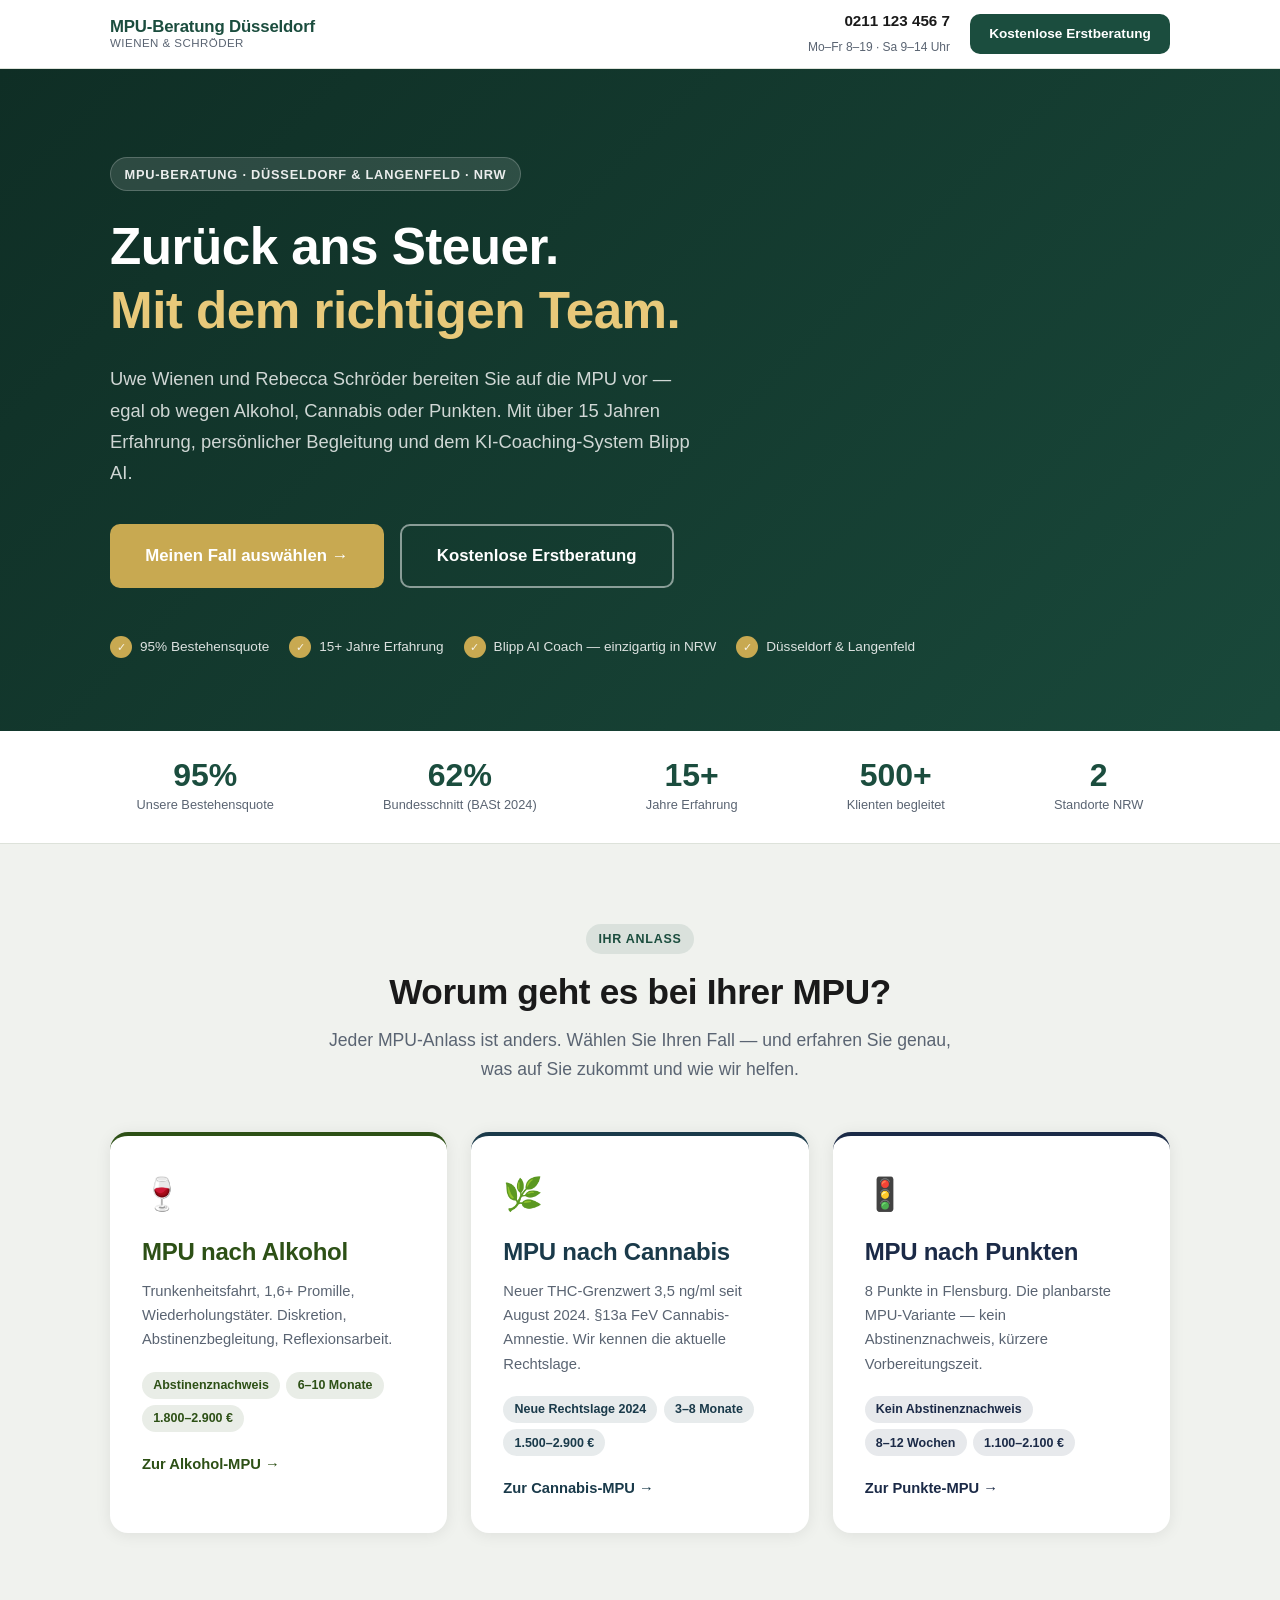
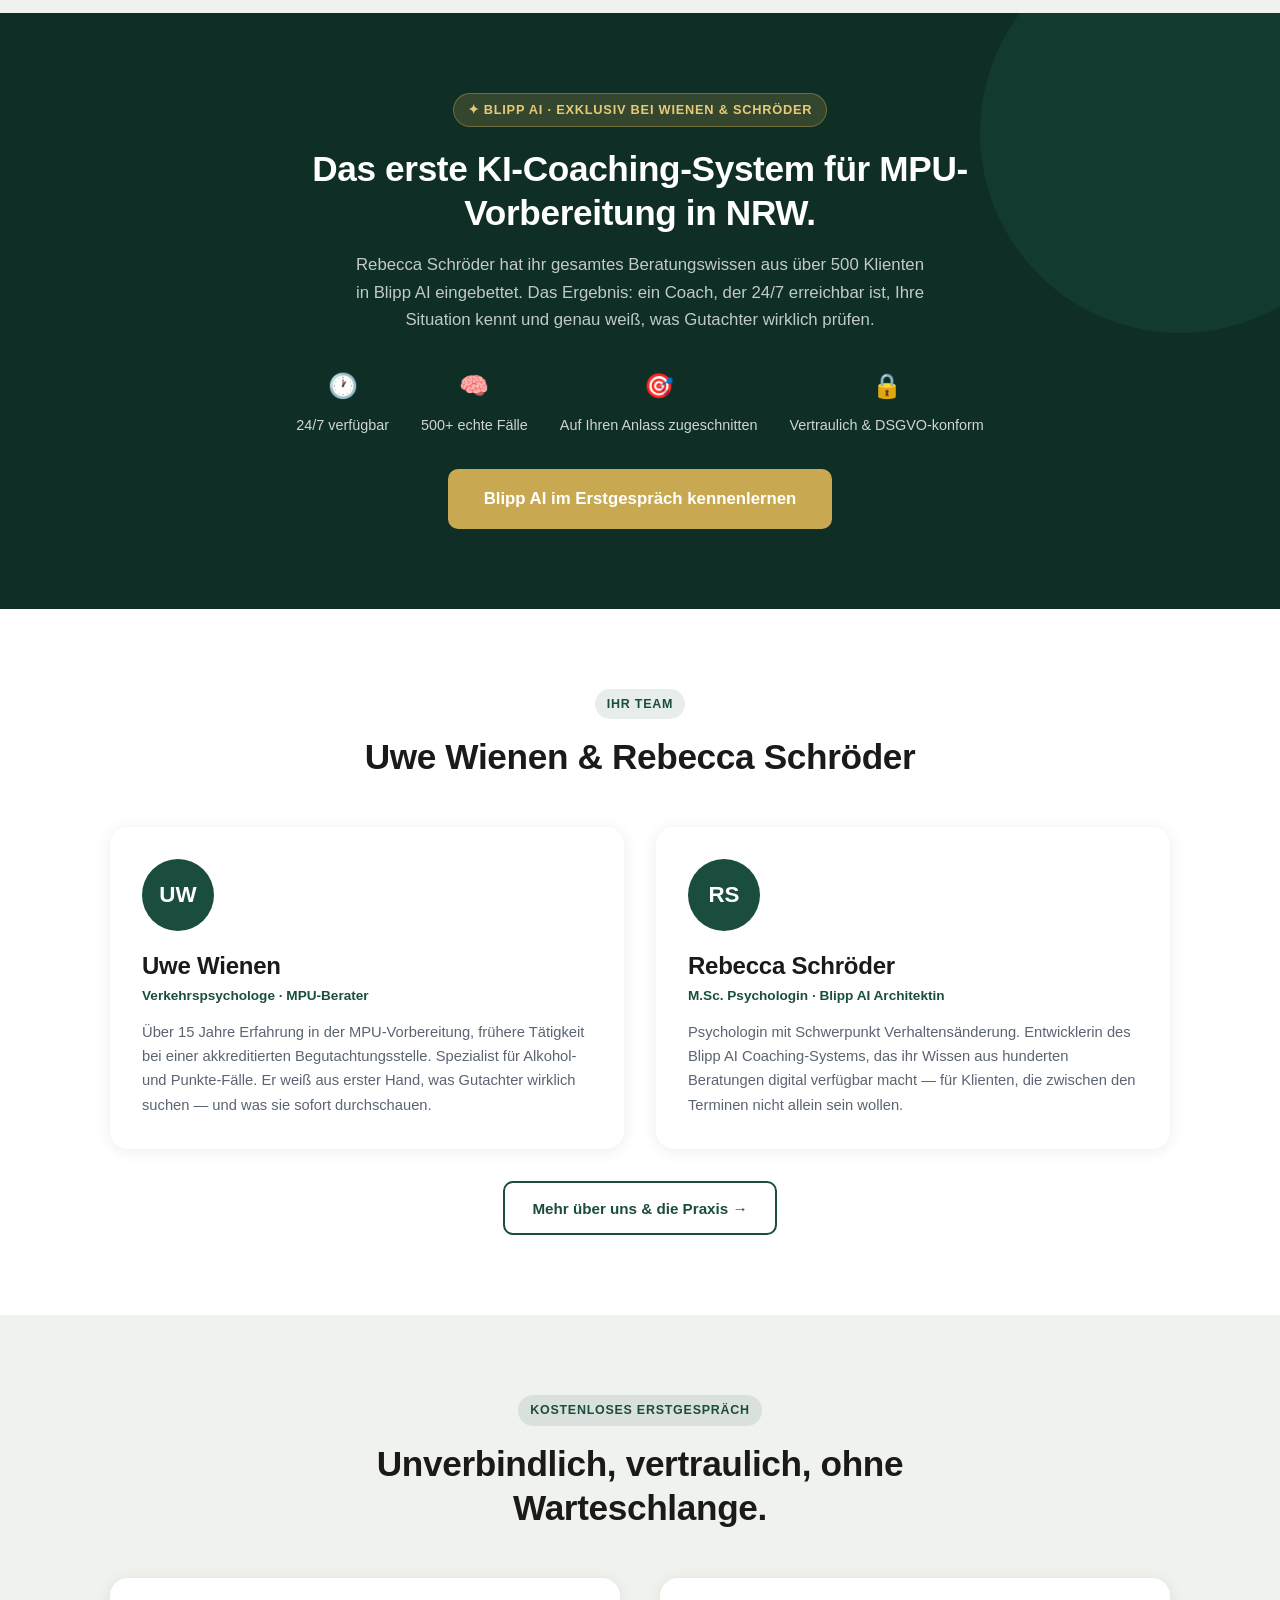
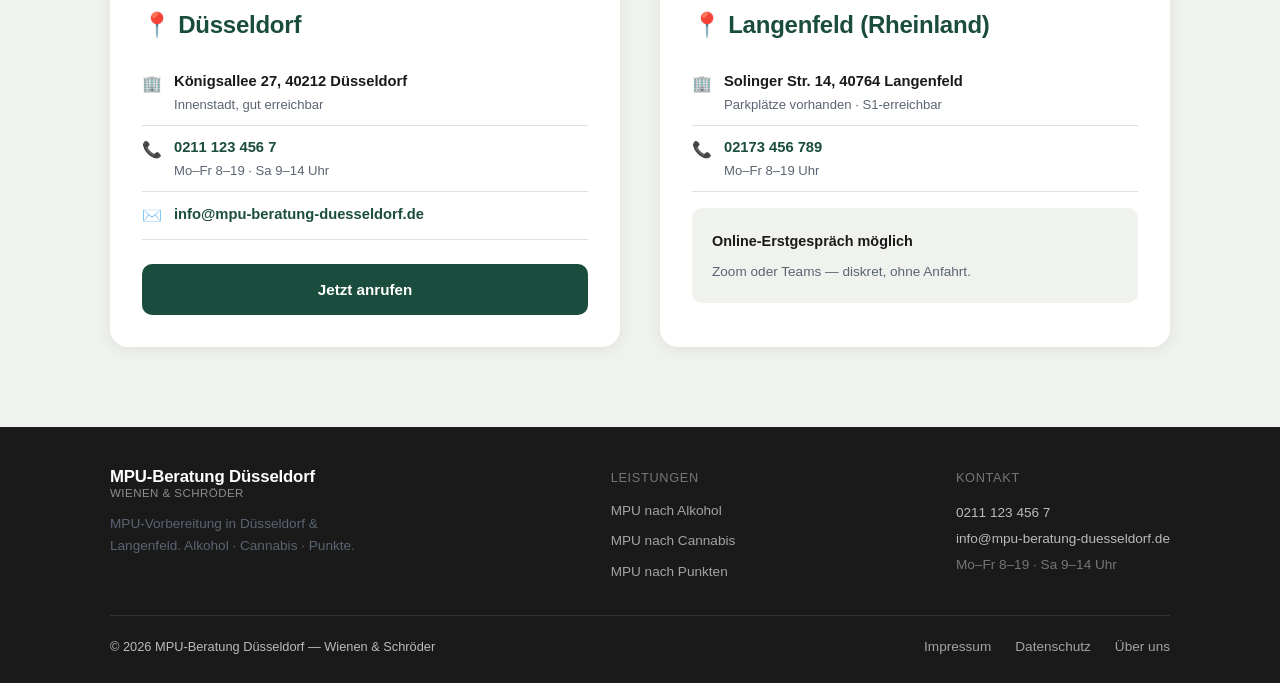
==== index.html @ ca515d71 "Initial: MPU-Beratung Düsseldorf — 3 ICP-Varianten + Grounding + Legal" ====
<!DOCTYPE html>
<html lang="de">
<head>
  <meta charset="UTF-8" />
  <meta name="viewport" content="width=device-width, initial-scale=1.0" />
  <title>MPU-Beratung Düsseldorf | Wienen & Schröder — 95% Bestehensquote</title>
  <meta name="description" content="Professionelle MPU-Vorbereitung in Düsseldorf & Langenfeld. Alkohol, Cannabis, Punkte. Uwe Wienen & Rebecca Schröder — mit KI-Coaching (Blipp AI). Kostenlose Erstberatung." />
  <link rel="canonical" href="https://sebagrub.github.io/mpu-pilot-static/" />
  <meta property="og:title" content="MPU-Beratung Düsseldorf — Wienen & Schröder" />
  <meta property="og:description" content="95% Bestehensquote. Alkohol-, Cannabis- und Punkte-MPU. Mit Blipp AI Coach — dem ersten KI-Coaching-System für MPU-Vorbereitung in NRW." />
  <meta property="og:type" content="website" />
  <meta property="og:locale" content="de_DE" />
  <meta name="robots" content="index, follow" />
  <link rel="stylesheet" href="assets/style.css" />
  <script type="application/ld+json">
  {
    "@context": "https://schema.org",
    "@type": "LocalBusiness",
    "name": "MPU-Beratung Düsseldorf — Wienen & Schröder",
    "description": "Professionelle MPU-Vorbereitung in Düsseldorf und Langenfeld. Spezialisiert auf Alkohol-, Cannabis- und Punkte-MPU mit KI-gestütztem Blipp AI Coach.",
    "url": "https://sebagrub.github.io/mpu-pilot-static/",
    "telephone": "+492111234567",
    "email": "info@mpu-beratung-duesseldorf.de",
    "address": { "@type": "PostalAddress", "streetAddress": "Königsallee 27", "addressLocality": "Düsseldorf", "postalCode": "40212", "addressCountry": "DE" },
    "areaServed": ["Düsseldorf","Langenfeld","Mettmann","Leverkusen","Köln","Neuss","Ratingen","Solingen","Wuppertal"],
    "employee": [
      { "@type": "Person", "name": "Uwe Wienen", "jobTitle": "Verkehrspsychologe & MPU-Berater" },
      { "@type": "Person", "name": "Rebecca Schröder", "jobTitle": "Psychologische Beraterin & Blipp AI Architektin" }
    ],
    "aggregateRating": { "@type": "AggregateRating", "ratingValue": "4.9", "reviewCount": "112", "bestRating": "5" }
  }
  </script>
</head>
<body>

<header class="site-header">
  <div class="container header-inner">
    <a href="index.html" class="logo" style="text-decoration:none">
      <span class="logo-name">MPU-Beratung Düsseldorf</span>
      <span class="logo-sub">Wienen &amp; Schröder</span>
    </a>
    <div class="header-right">
      <div style="text-align:right">
        <div class="header-phone"><a href="tel:+492111234567" style="color:inherit;text-decoration:none">0211 123 456 7</a></div>
        <span style="font-size:.75rem;color:var(--text-muted)">Mo–Fr 8–19 · Sa 9–14 Uhr</span>
      </div>
      <a href="#kontakt" class="btn btn-primary btn-sm">Kostenlose Erstberatung</a>
    </div>
  </div>
</header>

<!-- HERO -->
<section class="hero">
  <div class="container">
    <div class="hero-eyebrow">MPU-Beratung · Düsseldorf &amp; Langenfeld · NRW</div>
    <h1>Zurück ans Steuer.<br><em>Mit dem richtigen Team.</em></h1>
    <p class="hero-sub">Uwe Wienen und Rebecca Schröder bereiten Sie auf die MPU vor — egal ob wegen Alkohol, Cannabis oder Punkten. Mit über 15 Jahren Erfahrung, persönlicher Begleitung und dem KI-Coaching-System Blipp AI.</p>
    <div class="hero-ctas">
      <a href="#varianten" class="btn btn-accent btn-lg">Meinen Fall auswählen →</a>
      <a href="#kontakt" class="btn btn-outline-inv btn-lg">Kostenlose Erstberatung</a>
    </div>
    <div class="hero-badges">
      <div class="hero-badge"><div class="hero-badge-icon">✓</div> 95% Bestehensquote</div>
      <div class="hero-badge"><div class="hero-badge-icon">✓</div> 15+ Jahre Erfahrung</div>
      <div class="hero-badge"><div class="hero-badge-icon">✓</div> Blipp AI Coach — einzigartig in NRW</div>
      <div class="hero-badge"><div class="hero-badge-icon">✓</div> Düsseldorf &amp; Langenfeld</div>
    </div>
  </div>
</section>

<!-- STATS -->
<div class="stats-bar">
  <div class="container stats-inner">
    <div class="stat-item"><div class="stat-num">95%</div><div class="stat-label">Unsere Bestehensquote</div></div>
    <div class="stat-item"><div class="stat-num">62%</div><div class="stat-label">Bundesschnitt (BASt 2024)</div></div>
    <div class="stat-item"><div class="stat-num">15+</div><div class="stat-label">Jahre Erfahrung</div></div>
    <div class="stat-item"><div class="stat-num">500+</div><div class="stat-label">Klienten begleitet</div></div>
    <div class="stat-item"><div class="stat-num">2</div><div class="stat-label">Standorte NRW</div></div>
  </div>
</div>

<!-- VARIANTEN -->
<section class="section bg-surface2" id="varianten">
  <div class="container">
    <div class="section-header centered">
      <span class="eyebrow-label">Ihr Anlass</span>
      <h2>Worum geht es bei Ihrer MPU?</h2>
      <p class="lead">Jeder MPU-Anlass ist anders. Wählen Sie Ihren Fall — und erfahren Sie genau, was auf Sie zukommt und wie wir helfen.</p>
    </div>
    <div class="grid-3">

      <a href="alkohol.html" style="text-decoration:none">
        <div style="background:var(--surface);border-radius:var(--radius-lg);padding:2rem;box-shadow:var(--shadow);height:100%;border-top:4px solid #2D5016;transition:transform .2s,box-shadow .2s" onmouseover="this.style.transform='translateY(-4px)';this.style.boxShadow='0 12px 40px rgba(0,0,0,.15)'" onmouseout="this.style.transform='none';this.style.boxShadow='var(--shadow)'">
          <div style="font-size:2rem;margin-bottom:1rem">🍷</div>
          <h3 style="color:#2D5016;margin-bottom:.75rem">MPU nach Alkohol</h3>
          <p style="font-size:.92rem;margin-bottom:1.25rem">Trunkenheitsfahrt, 1,6+ Promille, Wiederholungstäter. Diskretion, Abstinenzbegleitung, Reflexionsarbeit.</p>
          <div style="display:flex;flex-wrap:wrap;gap:.4rem;margin-bottom:1.25rem">
            <span class="pill" style="background:rgba(45,80,22,.1);color:#2D5016">Abstinenznachweis</span>
            <span class="pill" style="background:rgba(45,80,22,.1);color:#2D5016">6–10 Monate</span>
            <span class="pill" style="background:rgba(45,80,22,.1);color:#2D5016">1.800–2.900 €</span>
          </div>
          <div style="color:#2D5016;font-weight:700;font-size:.92rem">Zur Alkohol-MPU →</div>
        </div>
      </a>

      <a href="cannabis.html" style="text-decoration:none">
        <div style="background:var(--surface);border-radius:var(--radius-lg);padding:2rem;box-shadow:var(--shadow);height:100%;border-top:4px solid #1A3A4A;transition:transform .2s,box-shadow .2s" onmouseover="this.style.transform='translateY(-4px)';this.style.boxShadow='0 12px 40px rgba(0,0,0,.15)'" onmouseout="this.style.transform='none';this.style.boxShadow='var(--shadow)'">
          <div style="font-size:2rem;margin-bottom:1rem">🌿</div>
          <h3 style="color:#1A3A4A;margin-bottom:.75rem">MPU nach Cannabis</h3>
          <p style="font-size:.92rem;margin-bottom:1.25rem">Neuer THC-Grenzwert 3,5 ng/ml seit August 2024. §13a FeV Cannabis-Amnestie. Wir kennen die aktuelle Rechtslage.</p>
          <div style="display:flex;flex-wrap:wrap;gap:.4rem;margin-bottom:1.25rem">
            <span class="pill" style="background:rgba(26,58,74,.1);color:#1A3A4A">Neue Rechtslage 2024</span>
            <span class="pill" style="background:rgba(26,58,74,.1);color:#1A3A4A">3–8 Monate</span>
            <span class="pill" style="background:rgba(26,58,74,.1);color:#1A3A4A">1.500–2.900 €</span>
          </div>
          <div style="color:#1A3A4A;font-weight:700;font-size:.92rem">Zur Cannabis-MPU →</div>
        </div>
      </a>

      <a href="punkte.html" style="text-decoration:none">
        <div style="background:var(--surface);border-radius:var(--radius-lg);padding:2rem;box-shadow:var(--shadow);height:100%;border-top:4px solid #1B2A47;transition:transform .2s,box-shadow .2s" onmouseover="this.style.transform='translateY(-4px)';this.style.boxShadow='0 12px 40px rgba(0,0,0,.15)'" onmouseout="this.style.transform='none';this.style.boxShadow='var(--shadow)'">
          <div style="font-size:2rem;margin-bottom:1rem">🚦</div>
          <h3 style="color:#1B2A47;margin-bottom:.75rem">MPU nach Punkten</h3>
          <p style="font-size:.92rem;margin-bottom:1.25rem">8 Punkte in Flensburg. Die planbarste MPU-Variante — kein Abstinenznachweis, kürzere Vorbereitungszeit.</p>
          <div style="display:flex;flex-wrap:wrap;gap:.4rem;margin-bottom:1.25rem">
            <span class="pill" style="background:rgba(27,42,71,.1);color:#1B2A47">Kein Abstinenznachweis</span>
            <span class="pill" style="background:rgba(27,42,71,.1);color:#1B2A47">8–12 Wochen</span>
            <span class="pill" style="background:rgba(27,42,71,.1);color:#1B2A47">1.100–2.100 €</span>
          </div>
          <div style="color:#1B2A47;font-weight:700;font-size:.92rem">Zur Punkte-MPU →</div>
        </div>
      </a>

    </div>
  </div>
</section>

<!-- BLIPP AI TEASER -->
<section class="section blipp">
  <div class="container" style="max-width:760px;text-align:center">
    <div class="eyebrow" style="margin:0 auto 1.25rem">✦ Blipp AI · Exklusiv bei Wienen &amp; Schröder</div>
    <h2>Das erste KI-Coaching-System für MPU-Vorbereitung in NRW.</h2>
    <p style="color:rgba(255,255,255,.75);font-size:1.05rem;max-width:580px;margin:1rem auto 2rem">Rebecca Schröder hat ihr gesamtes Beratungswissen aus über 500 Klienten in Blipp AI eingebettet. Das Ergebnis: ein Coach, der 24/7 erreichbar ist, Ihre Situation kennt und genau weiß, was Gutachter wirklich prüfen.</p>
    <div style="display:flex;justify-content:center;gap:2rem;flex-wrap:wrap;margin-bottom:2rem">
      <div style="text-align:center"><div style="font-size:1.5rem;margin-bottom:.5rem">🕐</div><div style="font-size:.9rem;color:rgba(255,255,255,.8)">24/7 verfügbar</div></div>
      <div style="text-align:center"><div style="font-size:1.5rem;margin-bottom:.5rem">🧠</div><div style="font-size:.9rem;color:rgba(255,255,255,.8)">500+ echte Fälle</div></div>
      <div style="text-align:center"><div style="font-size:1.5rem;margin-bottom:.5rem">🎯</div><div style="font-size:.9rem;color:rgba(255,255,255,.8)">Auf Ihren Anlass zugeschnitten</div></div>
      <div style="text-align:center"><div style="font-size:1.5rem;margin-bottom:.5rem">🔒</div><div style="font-size:.9rem;color:rgba(255,255,255,.8)">Vertraulich &amp; DSGVO-konform</div></div>
    </div>
    <a href="#kontakt" class="btn btn-accent btn-lg">Blipp AI im Erstgespräch kennenlernen</a>
  </div>
</section>

<!-- TEAM -->
<section class="section bg-surface">
  <div class="container">
    <div class="section-header centered">
      <span class="eyebrow-label">Ihr Team</span>
      <h2>Uwe Wienen &amp; Rebecca Schröder</h2>
    </div>
    <div class="team-cards">
      <div class="team-card">
        <div class="team-avatar">UW</div>
        <h3>Uwe Wienen</h3>
        <div class="role">Verkehrspsychologe · MPU-Berater</div>
        <p>Über 15 Jahre Erfahrung in der MPU-Vorbereitung, frühere Tätigkeit bei einer akkreditierten Begutachtungsstelle. Spezialist für Alkohol- und Punkte-Fälle. Er weiß aus erster Hand, was Gutachter wirklich suchen — und was sie sofort durchschauen.</p>
      </div>
      <div class="team-card">
        <div class="team-avatar">RS</div>
        <h3>Rebecca Schröder</h3>
        <div class="role">M.Sc. Psychologin · Blipp AI Architektin</div>
        <p>Psychologin mit Schwerpunkt Verhaltensänderung. Entwicklerin des Blipp AI Coaching-Systems, das ihr Wissen aus hunderten Beratungen digital verfügbar macht — für Klienten, die zwischen den Terminen nicht allein sein wollen.</p>
      </div>
    </div>
    <div style="text-align:center;margin-top:2rem">
      <a href="grounding.html" class="btn btn-outline">Mehr über uns &amp; die Praxis →</a>
    </div>
  </div>
</section>

<!-- CONTACT -->
<section class="section bg-surface2" id="kontakt">
  <div class="container">
    <div class="section-header centered">
      <span class="eyebrow-label">Kostenloses Erstgespräch</span>
      <h2>Unverbindlich, vertraulich, ohne Warteschlange.</h2>
    </div>
    <div class="contact-grid">
      <div class="contact-card">
        <h3>📍 Düsseldorf</h3>
        <div class="contact-row"><span class="icon">🏢</span><div><div class="val">Königsallee 27, 40212 Düsseldorf</div><div class="sub">Innenstadt, gut erreichbar</div></div></div>
        <div class="contact-row"><span class="icon">📞</span><div><div class="val"><a href="tel:+492111234567">0211 123 456 7</a></div><div class="sub">Mo–Fr 8–19 · Sa 9–14 Uhr</div></div></div>
        <div class="contact-row"><span class="icon">✉️</span><div><div class="val"><a href="mailto:info@mpu-beratung-duesseldorf.de">info@mpu-beratung-duesseldorf.de</a></div></div></div>
        <a href="tel:+492111234567" class="btn btn-primary mt-3" style="width:100%;justify-content:center">Jetzt anrufen</a>
      </div>
      <div class="contact-card">
        <h3>📍 Langenfeld (Rheinland)</h3>
        <div class="contact-row"><span class="icon">🏢</span><div><div class="val">Solinger Str. 14, 40764 Langenfeld</div><div class="sub">Parkplätze vorhanden · S1-erreichbar</div></div></div>
        <div class="contact-row"><span class="icon">📞</span><div><div class="val"><a href="tel:+492173456789">02173 456 789</a></div><div class="sub">Mo–Fr 8–19 Uhr</div></div></div>
        <div style="background:var(--surface2);border-radius:var(--radius);padding:1.25rem;margin-top:1rem">
          <strong style="font-size:.9rem">Online-Erstgespräch möglich</strong>
          <p style="font-size:.85rem;margin-top:.4rem">Zoom oder Teams — diskret, ohne Anfahrt.</p>
        </div>
      </div>
    </div>
  </div>
</section>

<footer class="site-footer">
  <div class="container">
    <div class="footer-inner">
      <div class="footer-brand">
        <div class="logo"><span class="logo-name">MPU-Beratung Düsseldorf</span><span class="logo-sub">Wienen &amp; Schröder</span></div>
        <p>MPU-Vorbereitung in Düsseldorf &amp; Langenfeld. Alkohol · Cannabis · Punkte.</p>
      </div>
      <div>
        <div style="font-size:.8rem;color:rgba(255,255,255,.4);margin-bottom:.75rem;text-transform:uppercase;letter-spacing:.05em">Leistungen</div>
        <div class="footer-links" style="flex-direction:column;gap:.5rem;align-items:flex-start">
          <a href="alkohol.html">MPU nach Alkohol</a>
          <a href="cannabis.html">MPU nach Cannabis</a>
          <a href="punkte.html">MPU nach Punkten</a>
        </div>
      </div>
      <div>
        <div style="font-size:.8rem;color:rgba(255,255,255,.4);margin-bottom:.75rem;text-transform:uppercase;letter-spacing:.05em">Kontakt</div>
        <div style="font-size:.85rem;line-height:1.9">
          <div><a href="tel:+492111234567" style="color:rgba(255,255,255,.7)">0211 123 456 7</a></div>
          <div><a href="mailto:info@mpu-beratung-duesseldorf.de" style="color:rgba(255,255,255,.7)">info@mpu-beratung-duesseldorf.de</a></div>
          <div style="color:rgba(255,255,255,.4)">Mo–Fr 8–19 · Sa 9–14 Uhr</div>
        </div>
      </div>
    </div>
    <div class="footer-bottom">
      <span>© 2026 MPU-Beratung Düsseldorf — Wienen &amp; Schröder</span>
      <div class="footer-links">
        <a href="impressum.html">Impressum</a>
        <a href="datenschutz.html">Datenschutz</a>
        <a href="grounding.html">Über uns</a>
      </div>
    </div>
  </div>
</footer>
</body>
</html>
---- assets/style.css ----
/* ============================================================
   MPU-Beratung Düsseldorf — Shared Stylesheet
   Theme-Variablen werden pro Seite in :root überschrieben
   ============================================================ */

/* --- Reset & Base --- */
*, *::before, *::after { box-sizing: border-box; margin: 0; padding: 0; }

:root {
  --primary: #1B4D3E;
  --primary-light: #2E7D62;
  --primary-dark: #0F2E25;
  --accent: #C8A951;
  --accent-light: #E8C97A;
  --bg: #F7F8F5;
  --surface: #FFFFFF;
  --surface2: #F0F2EE;
  --text: #1A1A1A;
  --text-muted: #5A6472;
  --text-inv: #FFFFFF;
  --border: #DDE2DA;
  --radius: 10px;
  --radius-lg: 18px;
  --shadow: 0 2px 16px rgba(0,0,0,.08);
  --shadow-lg: 0 8px 40px rgba(0,0,0,.13);
  --max: 1100px;
  --font: -apple-system, BlinkMacSystemFont, 'Segoe UI', 'Helvetica Neue', Arial, sans-serif;
}

html { scroll-behavior: smooth; font-size: 16px; }
body { font-family: var(--font); color: var(--text); background: var(--bg); line-height: 1.65; -webkit-font-smoothing: antialiased; }
img { max-width: 100%; display: block; }
a { color: var(--primary); text-decoration: none; }
a:hover { text-decoration: underline; }

/* --- Typography --- */
h1, h2, h3, h4 { line-height: 1.25; font-weight: 700; letter-spacing: -.01em; }
h1 { font-size: clamp(2rem, 5vw, 3.2rem); }
h2 { font-size: clamp(1.5rem, 3.5vw, 2.2rem); }
h3 { font-size: clamp(1.15rem, 2.5vw, 1.5rem); }
h4 { font-size: 1.1rem; }
p { color: var(--text-muted); }
.text-dark p { color: var(--text); }

/* --- Layout --- */
.container { max-width: var(--max); margin: 0 auto; padding: 0 1.25rem; }
.section { padding: 5rem 0; }
.section-sm { padding: 3rem 0; }
.grid-2 { display: grid; grid-template-columns: 1fr 1fr; gap: 2.5rem; align-items: center; }
.grid-3 { display: grid; grid-template-columns: repeat(3, 1fr); gap: 1.5rem; }
.grid-4 { display: grid; grid-template-columns: repeat(4, 1fr); gap: 1.25rem; }

/* --- Header --- */
.site-header { position: sticky; top: 0; z-index: 100; background: var(--surface); border-bottom: 1px solid var(--border); }
.header-inner { display: flex; align-items: center; justify-content: space-between; height: 68px; }
.logo { display: flex; flex-direction: column; line-height: 1.2; }
.logo-name { font-weight: 800; font-size: 1.05rem; color: var(--primary); letter-spacing: -.01em; }
.logo-sub { font-size: .72rem; color: var(--text-muted); font-weight: 500; letter-spacing: .04em; text-transform: uppercase; }
.header-right { display: flex; align-items: center; gap: 1.25rem; }
.header-phone { font-weight: 700; color: var(--text); font-size: .95rem; }
.header-phone span { color: var(--text-muted); font-weight: 400; font-size: .8rem; display: block; }

/* --- Buttons --- */
.btn { display: inline-flex; align-items: center; gap: .5rem; padding: .8rem 1.7rem; border-radius: var(--radius); font-weight: 700; font-size: .95rem; cursor: pointer; border: none; transition: all .2s; text-decoration: none; }
.btn-primary { background: var(--primary); color: #fff; }
.btn-primary:hover { background: var(--primary-dark); text-decoration: none; }
.btn-accent { background: var(--accent); color: #fff; }
.btn-accent:hover { background: var(--accent-light); color: var(--text); text-decoration: none; }
.btn-outline { background: transparent; border: 2px solid var(--primary); color: var(--primary); }
.btn-outline:hover { background: var(--primary); color: #fff; text-decoration: none; }
.btn-outline-inv { background: transparent; border: 2px solid rgba(255,255,255,.5); color: #fff; }
.btn-outline-inv:hover { background: rgba(255,255,255,.15); text-decoration: none; }
.btn-lg { padding: 1rem 2.2rem; font-size: 1.05rem; }
.btn-sm { padding: .55rem 1.2rem; font-size: .85rem; }

/* --- Hero --- */
.hero { background: var(--primary-dark); color: var(--text-inv); padding: 5.5rem 0 4.5rem; position: relative; overflow: hidden; }
.hero::before { content: ''; position: absolute; inset: 0; background: linear-gradient(135deg, var(--primary-dark) 0%, var(--primary) 100%); opacity: .85; }
.hero > .container { position: relative; z-index: 1; }
.hero-eyebrow { display: inline-flex; align-items: center; gap: .5rem; background: rgba(255,255,255,.12); border: 1px solid rgba(255,255,255,.2); color: rgba(255,255,255,.9); font-size: .8rem; font-weight: 600; letter-spacing: .06em; text-transform: uppercase; padding: .35rem .85rem; border-radius: 100px; margin-bottom: 1.5rem; }
.hero h1 { color: #fff; max-width: 700px; margin-bottom: 1.25rem; }
.hero h1 em { color: var(--accent-light); font-style: normal; }
.hero-sub { font-size: 1.15rem; color: rgba(255,255,255,.8); max-width: 580px; margin-bottom: 2.25rem; line-height: 1.7; }
.hero-ctas { display: flex; flex-wrap: wrap; gap: 1rem; margin-bottom: 3rem; }
.hero-badges { display: flex; flex-wrap: wrap; gap: 1.25rem; }
.hero-badge { display: flex; align-items: center; gap: .5rem; color: rgba(255,255,255,.85); font-size: .85rem; }
.hero-badge-icon { width: 22px; height: 22px; background: var(--accent); border-radius: 50%; display: flex; align-items: center; justify-content: center; flex-shrink: 0; font-size: .7rem; }

/* --- Trust Stats Bar --- */
.stats-bar { background: var(--surface); border-bottom: 1px solid var(--border); }
.stats-inner { display: flex; justify-content: space-around; flex-wrap: wrap; padding: 1.75rem 0; gap: 1rem; }
.stat-item { text-align: center; }
.stat-num { font-size: 2rem; font-weight: 800; color: var(--primary); line-height: 1; }
.stat-label { font-size: .8rem; color: var(--text-muted); margin-top: .2rem; }

/* --- Problem Section --- */
.problem { background: var(--surface2); }
.problem-card { background: var(--surface); border-radius: var(--radius-lg); padding: 2rem; box-shadow: var(--shadow); border-left: 4px solid var(--primary); }
.problem-card h3 { color: var(--primary); margin-bottom: .75rem; }

/* --- Process Steps --- */
.process-steps { display: grid; grid-template-columns: repeat(3, 1fr); gap: 1.5rem; }
.step { background: var(--surface); border-radius: var(--radius-lg); padding: 2rem; box-shadow: var(--shadow); text-align: center; position: relative; }
.step-num { width: 48px; height: 48px; background: var(--primary); color: #fff; font-size: 1.3rem; font-weight: 800; border-radius: 50%; display: flex; align-items: center; justify-content: center; margin: 0 auto 1.25rem; }
.step h3 { color: var(--text); margin-bottom: .75rem; }
.step p { font-size: .92rem; }

/* --- Blipp AI Section --- */
.blipp { background: var(--primary-dark); color: #fff; overflow: hidden; position: relative; }
.blipp::after { content: ''; position: absolute; right: -100px; top: -80px; width: 400px; height: 400px; border-radius: 50%; background: var(--primary); opacity: .4; }
.blipp > .container { position: relative; z-index: 1; }
.blipp .eyebrow { display: inline-flex; align-items: center; gap: .5rem; background: rgba(200,169,81,.2); border: 1px solid rgba(200,169,81,.4); color: var(--accent-light); font-size: .8rem; font-weight: 700; letter-spacing: .06em; text-transform: uppercase; padding: .35rem .85rem; border-radius: 100px; margin-bottom: 1.25rem; }
.blipp h2 { color: #fff; margin-bottom: 1rem; }
.blipp .lead { font-size: 1.1rem; color: rgba(255,255,255,.8); max-width: 520px; margin-bottom: 2rem; }
.blipp-features { display: flex; flex-direction: column; gap: 1rem; }
.blipp-feat { display: flex; align-items: flex-start; gap: 1rem; }
.blipp-feat-icon { width: 36px; height: 36px; background: rgba(200,169,81,.2); border-radius: 8px; display: flex; align-items: center; justify-content: center; flex-shrink: 0; font-size: 1rem; }
.blipp-feat-text h4 { color: #fff; font-size: 1rem; margin-bottom: .2rem; }
.blipp-feat-text p { font-size: .88rem; color: rgba(255,255,255,.7); }

/* --- About --- */
.team-cards { display: grid; grid-template-columns: 1fr 1fr; gap: 2rem; }
.team-card { background: var(--surface); border-radius: var(--radius-lg); padding: 2rem; box-shadow: var(--shadow); }
.team-avatar { width: 72px; height: 72px; border-radius: 50%; background: var(--primary); color: #fff; font-size: 1.4rem; font-weight: 800; display: flex; align-items: center; justify-content: center; margin-bottom: 1.25rem; }
.team-card h3 { color: var(--text); margin-bottom: .25rem; }
.team-card .role { color: var(--primary); font-size: .85rem; font-weight: 600; margin-bottom: .75rem; }
.team-card p { font-size: .92rem; }

/* --- Costs --- */
.costs-table { width: 100%; border-collapse: collapse; }
.costs-table th { background: var(--primary); color: #fff; padding: .85rem 1rem; text-align: left; font-size: .88rem; }
.costs-table td { padding: .8rem 1rem; border-bottom: 1px solid var(--border); font-size: .92rem; }
.costs-table tr:last-child td { border-bottom: none; }
.costs-table tr:nth-child(even) td { background: var(--surface2); }
.costs-total td { font-weight: 700; color: var(--primary); background: var(--surface2)!important; }
.costs-note { font-size: .82rem; color: var(--text-muted); margin-top: .75rem; }

/* --- FAQ Accordion --- */
.faq-list { display: flex; flex-direction: column; gap: .75rem; }
.faq-item { background: var(--surface); border-radius: var(--radius); box-shadow: var(--shadow); overflow: hidden; }
.faq-q { display: flex; justify-content: space-between; align-items: center; padding: 1.1rem 1.5rem; cursor: pointer; user-select: none; }
.faq-q h4 { font-size: 1rem; color: var(--text); }
.faq-icon { width: 24px; height: 24px; flex-shrink: 0; background: var(--surface2); border-radius: 50%; display: flex; align-items: center; justify-content: center; font-size: .8rem; color: var(--primary); transition: transform .25s; }
.faq-item.open .faq-icon { transform: rotate(45deg); }
.faq-a { max-height: 0; overflow: hidden; transition: max-height .3s ease; }
.faq-item.open .faq-a { max-height: 500px; }
.faq-a-inner { padding: 0 1.5rem 1.25rem; font-size: .92rem; }
.faq-a-inner p { color: var(--text-muted); }

/* --- Readiness Check CTA --- */
.readiness { background: linear-gradient(135deg, var(--accent) 0%, var(--accent-light) 100%); color: var(--text); text-align: center; }
.readiness h2 { color: var(--text); margin-bottom: 1rem; }
.readiness p { color: rgba(0,0,0,.65); margin-bottom: 2rem; font-size: 1.05rem; }
.readiness-steps { display: flex; justify-content: center; gap: 2rem; flex-wrap: wrap; margin-bottom: 2.5rem; }
.readiness-step { display: flex; align-items: center; gap: .6rem; font-weight: 600; font-size: .9rem; color: var(--text); }
.readiness-step-dot { width: 28px; height: 28px; background: var(--text); color: #fff; border-radius: 50%; display: flex; align-items: center; justify-content: center; font-size: .8rem; font-weight: 700; }

/* --- Contact --- */
.contact-grid { display: grid; grid-template-columns: 1fr 1fr; gap: 2.5rem; }
.contact-card { background: var(--surface); border-radius: var(--radius-lg); padding: 2rem; box-shadow: var(--shadow); }
.contact-card h3 { color: var(--primary); margin-bottom: 1.25rem; display: flex; align-items: center; gap: .6rem; }
.contact-row { display: flex; gap: .75rem; padding: .6rem 0; border-bottom: 1px solid var(--border); font-size: .92rem; align-items: flex-start; }
.contact-row:last-child { border-bottom: none; }
.contact-row .icon { font-size: 1rem; flex-shrink: 0; margin-top: .1rem; }
.contact-row .val { font-weight: 600; color: var(--text); }
.contact-row .sub { color: var(--text-muted); font-size: .82rem; }

/* --- Footer --- */
.site-footer { background: var(--text); color: rgba(255,255,255,.7); padding: 2.5rem 0 1.5rem; }
.footer-inner { display: flex; justify-content: space-between; align-items: flex-start; flex-wrap: wrap; gap: 2rem; margin-bottom: 2rem; }
.footer-brand .logo-name { color: #fff; }
.footer-brand .logo-sub { color: rgba(255,255,255,.5); }
.footer-brand p { margin-top: .75rem; font-size: .85rem; max-width: 280px; }
.footer-links { display: flex; gap: 1.5rem; flex-wrap: wrap; font-size: .85rem; align-items: center; }
.footer-links a { color: rgba(255,255,255,.6); }
.footer-links a:hover { color: #fff; text-decoration: none; }
.footer-bottom { border-top: 1px solid rgba(255,255,255,.1); padding-top: 1.25rem; font-size: .8rem; display: flex; justify-content: space-between; flex-wrap: wrap; gap: .5rem; }

/* --- Section Helpers --- */
.section-header { max-width: 640px; margin-bottom: 3rem; }
.section-header.centered { text-align: center; margin-left: auto; margin-right: auto; }
.eyebrow-label { display: inline-flex; align-items: center; gap: .4rem; background: rgba(var(--primary-rgb, 27,77,62),.1); color: var(--primary); font-size: .78rem; font-weight: 700; letter-spacing: .06em; text-transform: uppercase; padding: .3rem .75rem; border-radius: 100px; margin-bottom: 1rem; }
.lead { font-size: 1.1rem; color: var(--text-muted); margin-top: .75rem; }

/* --- Utilities --- */
.bg-surface { background: var(--surface); }
.bg-surface2 { background: var(--surface2); }
.bg-primary { background: var(--primary); color: #fff; }
.text-primary { color: var(--primary); }
.text-accent { color: var(--accent); }
.mt-1 { margin-top: .5rem; } .mt-2 { margin-top: 1rem; } .mt-3 { margin-top: 1.5rem; } .mt-4 { margin-top: 2rem; }
.mb-1 { margin-bottom: .5rem; } .mb-2 { margin-bottom: 1rem; } .mb-3 { margin-bottom: 1.5rem; } .mb-4 { margin-bottom: 2rem; }
.gap-1 { gap: .5rem; } .gap-2 { gap: 1rem; } .gap-3 { gap: 1.5rem; }
strong { color: var(--text); }
.pill { display: inline-block; background: var(--surface2); color: var(--text-muted); font-size: .78rem; padding: .2rem .7rem; border-radius: 100px; font-weight: 600; }
.pill-primary { background: rgba(27,77,62,.1); color: var(--primary); }
.highlight-box { background: rgba(200,169,81,.1); border: 1px solid rgba(200,169,81,.35); border-radius: var(--radius); padding: 1.25rem 1.5rem; }

/* --- Responsive --- */
@media (max-width: 768px) {
  .grid-2, .grid-3, .grid-4, .process-steps, .team-cards, .contact-grid { grid-template-columns: 1fr; }
  .header-right .btn { display: none; }
  .hero { padding: 3.5rem 0 3rem; }
  .section { padding: 3.5rem 0; }
  .stats-inner { gap: 1.5rem; }
  .footer-inner { flex-direction: column; }
  .footer-bottom { flex-direction: column; text-align: center; }
  .readiness-steps { flex-direction: column; align-items: center; }
}

/* --- FAQ Script --- */
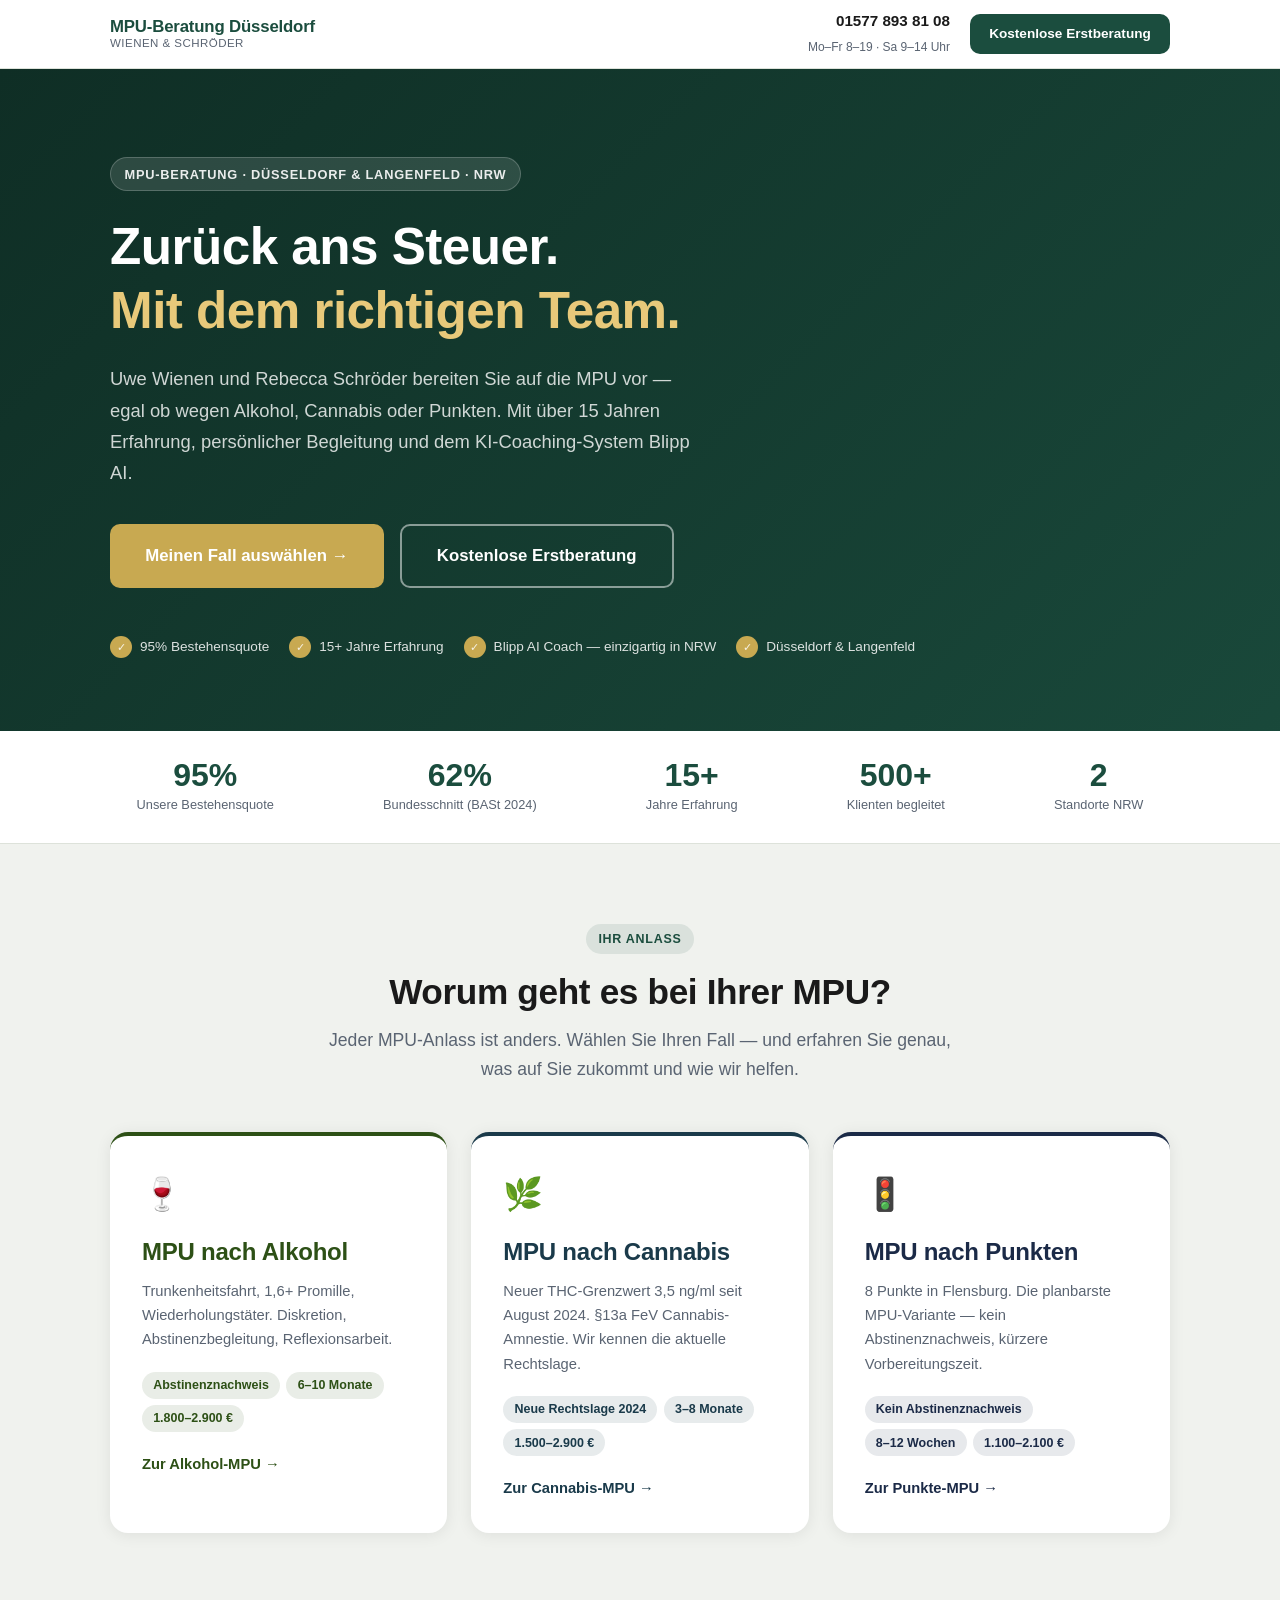
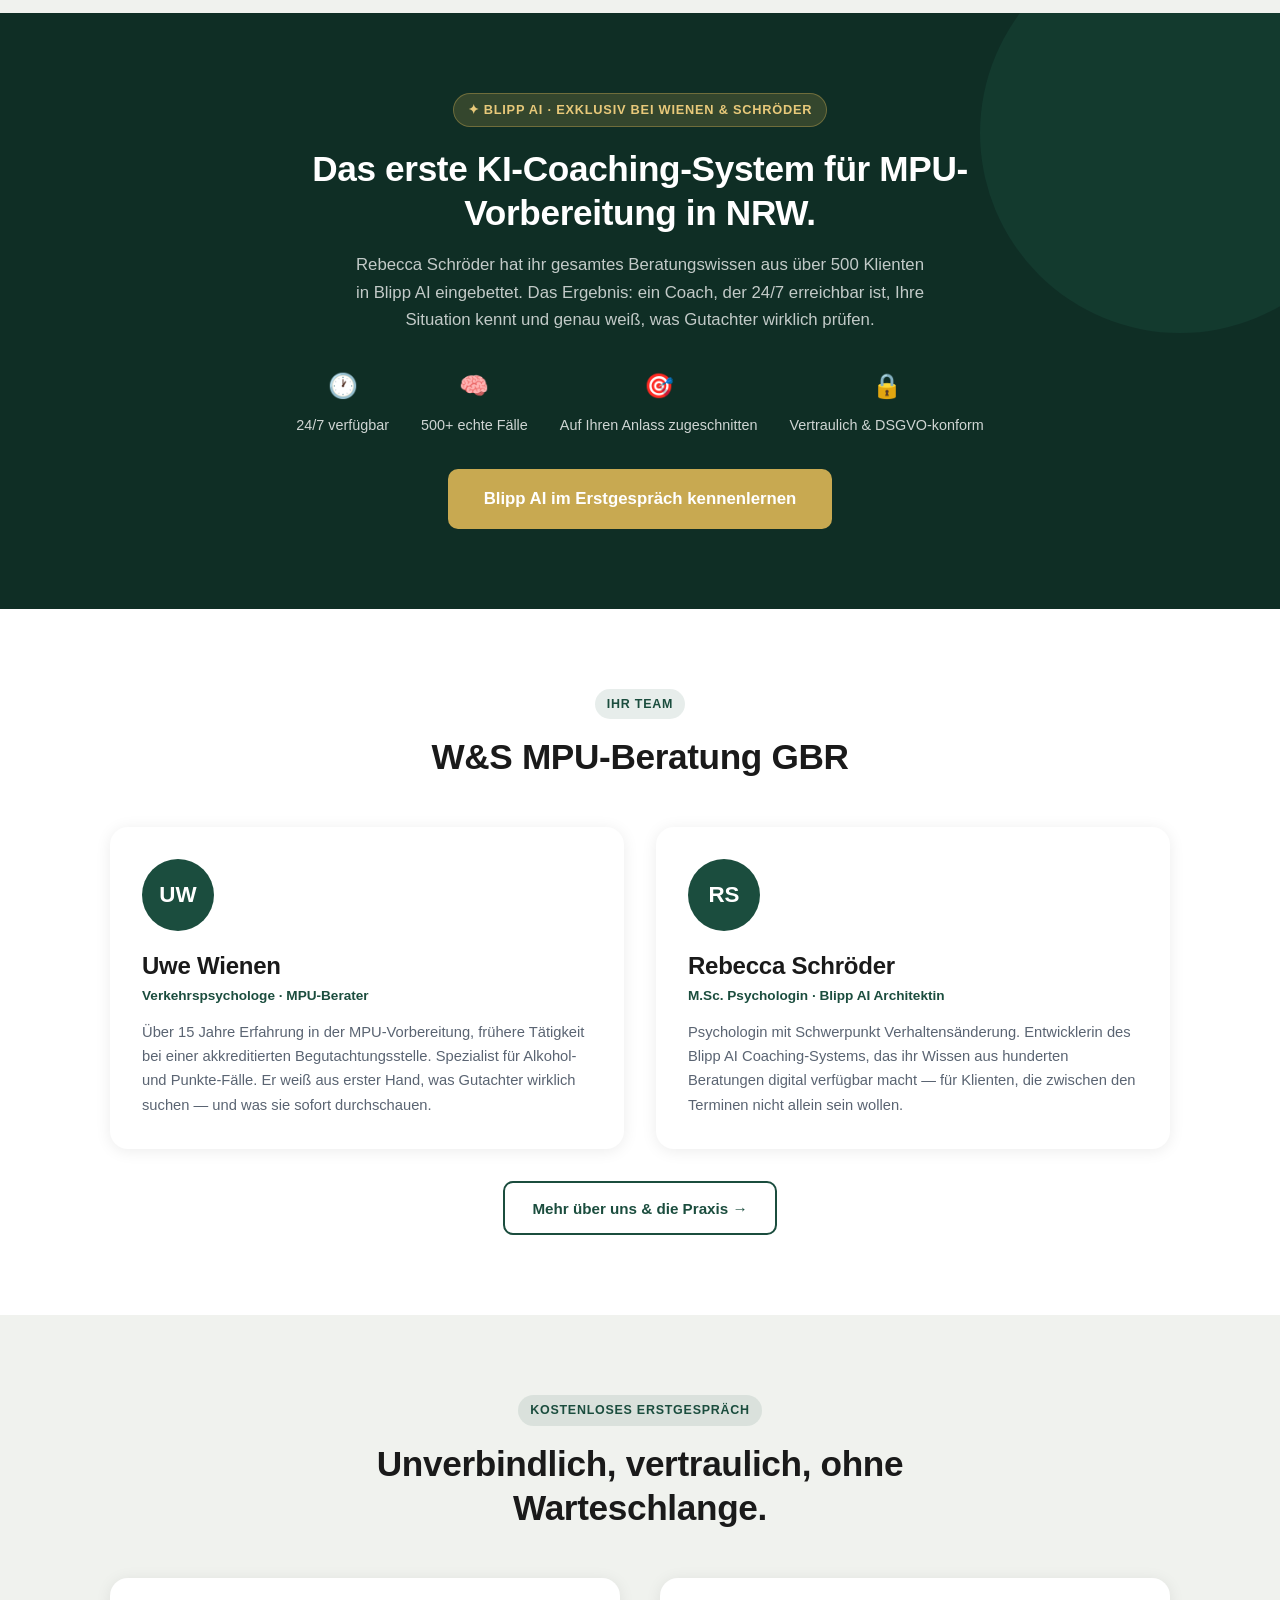
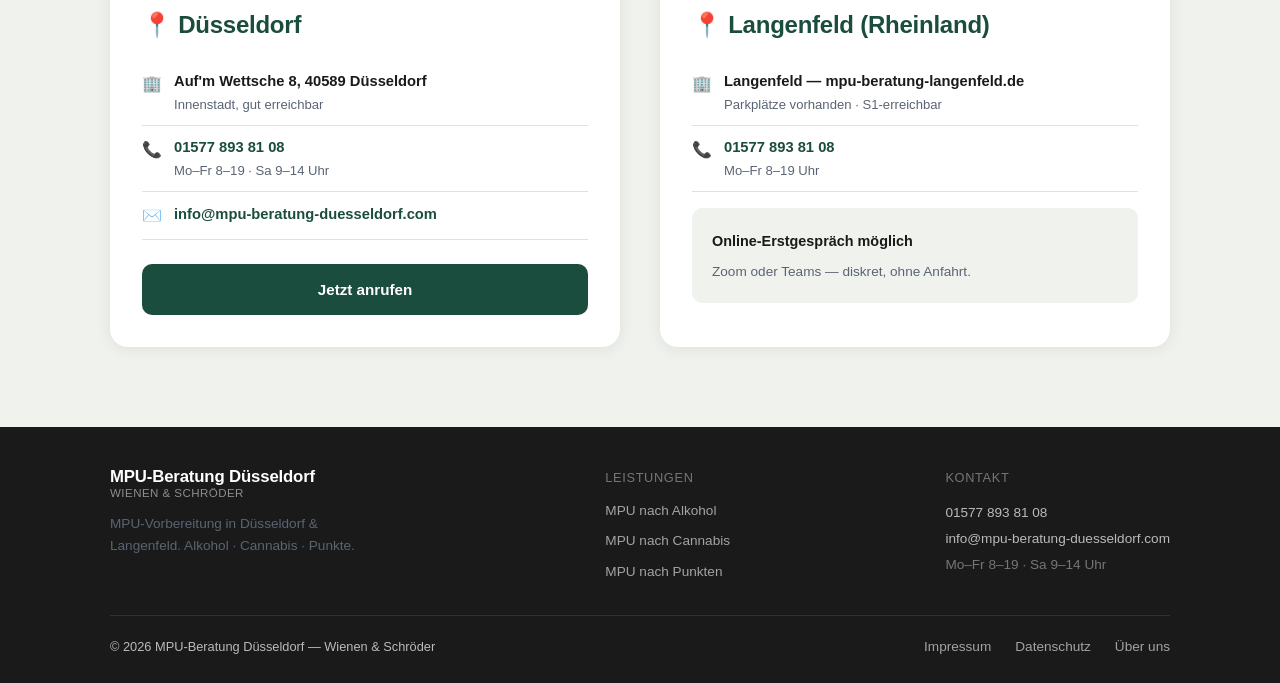
==== commit 19c5177d: "fix: echte Kontaktdaten (Auf'm Wettsche 8, 01577 893 81 08, info@mpu-beratung-duesseldorf.com)" ====
--- a/index.html
+++ b/index.html
@@ -19,9 +19,9 @@
     "name": "MPU-Beratung Düsseldorf — Wienen & Schröder",
     "description": "Professionelle MPU-Vorbereitung in Düsseldorf und Langenfeld. Spezialisiert auf Alkohol-, Cannabis- und Punkte-MPU mit KI-gestütztem Blipp AI Coach.",
     "url": "https://sebagrub.github.io/mpu-pilot-static/",
-    "telephone": "+492111234567",
-    "email": "info@mpu-beratung-duesseldorf.de",
-    "address": { "@type": "PostalAddress", "streetAddress": "Königsallee 27", "addressLocality": "Düsseldorf", "postalCode": "40212", "addressCountry": "DE" },
+    "telephone": "+4915778938108",
+    "email": "info@mpu-beratung-duesseldorf.com",
+    "address": { "@type": "PostalAddress", "streetAddress": "Auf'm Wettsche 8", "addressLocality": "Düsseldorf", "postalCode": "40589", "addressCountry": "DE" },
     "areaServed": ["Düsseldorf","Langenfeld","Mettmann","Leverkusen","Köln","Neuss","Ratingen","Solingen","Wuppertal"],
     "employee": [
       { "@type": "Person", "name": "Uwe Wienen", "jobTitle": "Verkehrspsychologe & MPU-Berater" },
@@ -41,7 +41,7 @@
     </a>
     <div class="header-right">
       <div style="text-align:right">
-        <div class="header-phone"><a href="tel:+492111234567" style="color:inherit;text-decoration:none">0211 123 456 7</a></div>
+        <div class="header-phone"><a href="tel:+4915778938108" style="color:inherit;text-decoration:none">01577 893 81 08</a></div>
         <span style="font-size:.75rem;color:var(--text-muted)">Mo–Fr 8–19 · Sa 9–14 Uhr</span>
       </div>
       <a href="#kontakt" class="btn btn-primary btn-sm">Kostenlose Erstberatung</a>
@@ -156,7 +156,7 @@
   <div class="container">
     <div class="section-header centered">
       <span class="eyebrow-label">Ihr Team</span>
-      <h2>Uwe Wienen &amp; Rebecca Schröder</h2>
+      <h2>W&amp;S MPU-Beratung GBR</h2>
     </div>
     <div class="team-cards">
       <div class="team-card">
@@ -188,15 +188,15 @@
     <div class="contact-grid">
       <div class="contact-card">
         <h3>📍 Düsseldorf</h3>
-        <div class="contact-row"><span class="icon">🏢</span><div><div class="val">Königsallee 27, 40212 Düsseldorf</div><div class="sub">Innenstadt, gut erreichbar</div></div></div>
-        <div class="contact-row"><span class="icon">📞</span><div><div class="val"><a href="tel:+492111234567">0211 123 456 7</a></div><div class="sub">Mo–Fr 8–19 · Sa 9–14 Uhr</div></div></div>
-        <div class="contact-row"><span class="icon">✉️</span><div><div class="val"><a href="mailto:info@mpu-beratung-duesseldorf.de">info@mpu-beratung-duesseldorf.de</a></div></div></div>
-        <a href="tel:+492111234567" class="btn btn-primary mt-3" style="width:100%;justify-content:center">Jetzt anrufen</a>
+        <div class="contact-row"><span class="icon">🏢</span><div><div class="val">Auf'm Wettsche 8, 40589 Düsseldorf</div><div class="sub">Innenstadt, gut erreichbar</div></div></div>
+        <div class="contact-row"><span class="icon">📞</span><div><div class="val"><a href="tel:+4915778938108">01577 893 81 08</a></div><div class="sub">Mo–Fr 8–19 · Sa 9–14 Uhr</div></div></div>
+        <div class="contact-row"><span class="icon">✉️</span><div><div class="val"><a href="mailto:info@mpu-beratung-duesseldorf.com">info@mpu-beratung-duesseldorf.com</a></div></div></div>
+        <a href="tel:+4915778938108" class="btn btn-primary mt-3" style="width:100%;justify-content:center">Jetzt anrufen</a>
       </div>
       <div class="contact-card">
         <h3>📍 Langenfeld (Rheinland)</h3>
-        <div class="contact-row"><span class="icon">🏢</span><div><div class="val">Solinger Str. 14, 40764 Langenfeld</div><div class="sub">Parkplätze vorhanden · S1-erreichbar</div></div></div>
-        <div class="contact-row"><span class="icon">📞</span><div><div class="val"><a href="tel:+492173456789">02173 456 789</a></div><div class="sub">Mo–Fr 8–19 Uhr</div></div></div>
+        <div class="contact-row"><span class="icon">🏢</span><div><div class="val">Langenfeld — mpu-beratung-langenfeld.de</div><div class="sub">Parkplätze vorhanden · S1-erreichbar</div></div></div>
+        <div class="contact-row"><span class="icon">📞</span><div><div class="val"><a href="tel:+4915778938108">01577 893 81 08</a></div><div class="sub">Mo–Fr 8–19 Uhr</div></div></div>
         <div style="background:var(--surface2);border-radius:var(--radius);padding:1.25rem;margin-top:1rem">
           <strong style="font-size:.9rem">Online-Erstgespräch möglich</strong>
           <p style="font-size:.85rem;margin-top:.4rem">Zoom oder Teams — diskret, ohne Anfahrt.</p>
@@ -224,8 +224,8 @@
       <div>
         <div style="font-size:.8rem;color:rgba(255,255,255,.4);margin-bottom:.75rem;text-transform:uppercase;letter-spacing:.05em">Kontakt</div>
         <div style="font-size:.85rem;line-height:1.9">
-          <div><a href="tel:+492111234567" style="color:rgba(255,255,255,.7)">0211 123 456 7</a></div>
-          <div><a href="mailto:info@mpu-beratung-duesseldorf.de" style="color:rgba(255,255,255,.7)">info@mpu-beratung-duesseldorf.de</a></div>
+          <div><a href="tel:+4915778938108" style="color:rgba(255,255,255,.7)">01577 893 81 08</a></div>
+          <div><a href="mailto:info@mpu-beratung-duesseldorf.com" style="color:rgba(255,255,255,.7)">info@mpu-beratung-duesseldorf.com</a></div>
           <div style="color:rgba(255,255,255,.4)">Mo–Fr 8–19 · Sa 9–14 Uhr</div>
         </div>
       </div>
